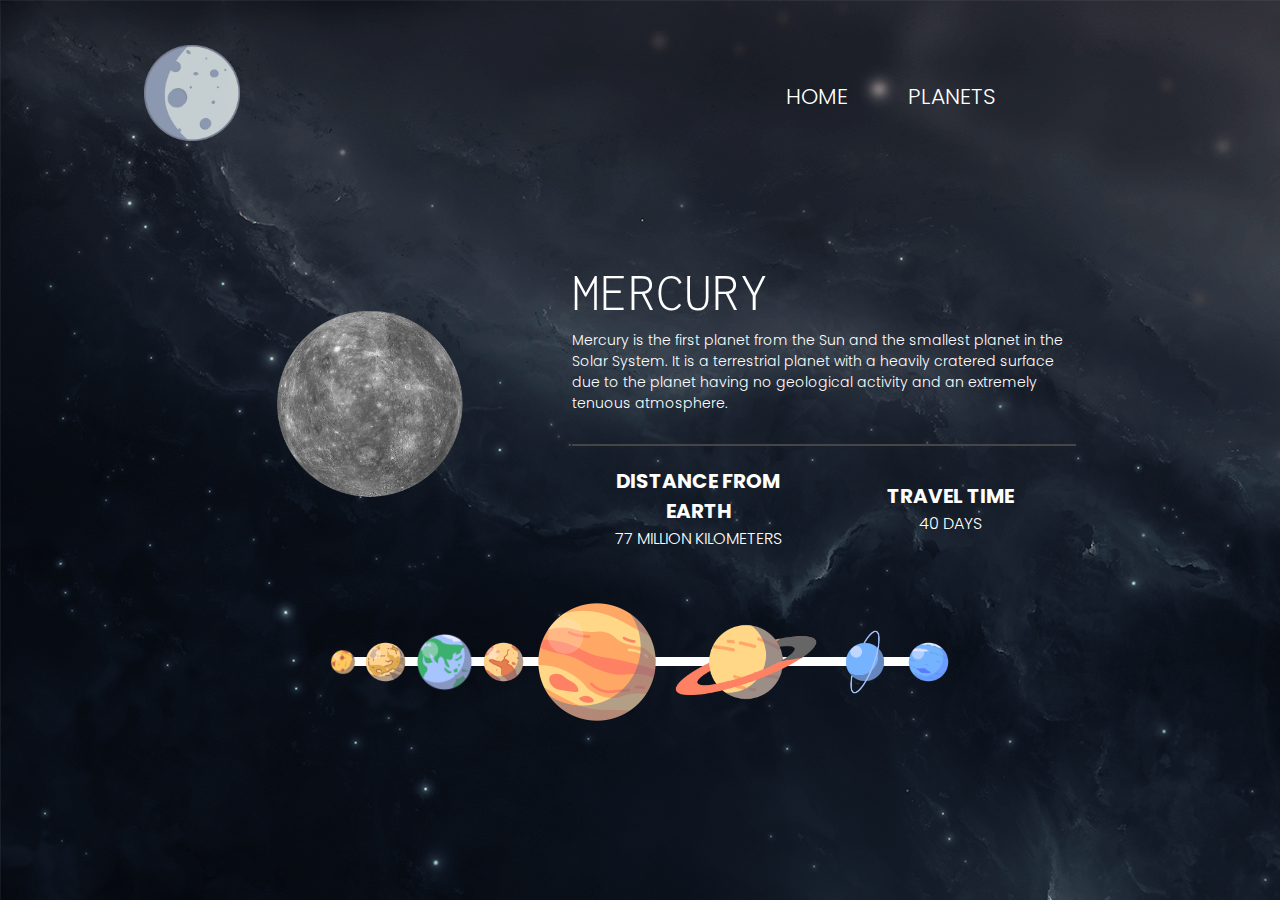
==== planets.html @ 01647e0b "commit" ====
<!DOCTYPE html>
<html lang="en">
<head>
    <meta charset="UTF-8">
    <meta name="viewport" content="width=device-width, initial-scale=1.0">
    <link rel="stylesheet" href="planets.css">
    <title>Planets</title>
</head>
<body>
    <nav class="nav-bar">
        <div class="left">
            <a href="index.html">
                <img src="imgs/logo/logo.png" alt="logo_moon">
            </a>
            
        </div>  
        <div class="right">
            <a href="index.html" class="link">Home</a>
            <a href="planets.html" class="link">Planets</a>
        </div>
    </nav>

    
    <div class="info-container">

        <div class="leftBox">
            <img src="imgs/planets/mercury.png" alt="planet-img"></img>
        </div>

        <div class="rightBox">
            <div class="textContainer">
                <div class="planet-title">Mercury</div>
                <p>Mercury is the first planet from the Sun and the smallest planet in the Solar System. It is a terrestrial planet with a heavily cratered surface due to the planet having no geological activity and an extremely tenuous atmosphere.</p>
                
                <div class="divider"></div>

                <div class="stats-container">
                    <div class="leftBox">
                        <p class="title">Distance from earth</p>
                        <p class="text">77 million kilometers</p>
                    </div>
                    <div class="rightBox">
                        <p class="title">Travel Time</p>
                        <p class="text">40 days</p>
                    </div>
                    
                </div>
            </div>
        </div>
    </div>


    <div class="balls-container">
        <div class="balls">
            <div class="ball-btn-mercury"><img src="imgs/planetsIcons/mercury.png" alt="mercury"></div>
            <div class="ball-btn-venus"><img src="imgs/planetsIcons/venus.png" alt="venus"></div>
            <div class="ball-btn-earth"><img src="imgs/planetsIcons/earth.png" alt="earth"></div>
            <div class="ball-btn-mars"><img src="imgs/planetsIcons/mars.png" alt="mars"></div>
            <div class="ball-btn-jupiter"><img src="imgs/planetsIcons/jupiter.png" alt="jupiter"></div>
            <div class="ball-btn-saturn"><img src="imgs/planetsIcons/saturn.png" alt="saturn"></div>
            <div class="ball-btn-uranus"><img src="imgs/planetsIcons/uranus.png" alt="uranus"></div>
            <div class="ball-btn-neptune"><img src="imgs/planetsIcons/neptune.png" alt="neptune"></div>
            <div class="line"></div>
        </div>
    </div>     

    <script src="planets.js"></script>
</body>
</html>
---- planets.css ----
@import url("https://fonts.googleapis.com/css2?family=Inconsolata:wght@300;400&family=Poppins:wght@100;200;300;400&family=REM:wght@300&display=swap");
@import url("https://fonts.googleapis.com/css2?family=Inconsolata:wght@300;400&display=swap");

* {
  margin: 0;
  padding: 0;
  box-sizing: border-box;
  scroll-behavior: smooth;
  font-family: "Poppins", sans-serif;
}

body {
  background-image: url(imgs/bg/bg_space-min.png);
  transition: 0.6s ease;
}

/*-----------nav-----------*/
.nav-bar {
  display: flex;
  justify-content: space-between;
  align-items: center;
}

nav img {
  width: 100%;
}

.left {
  display: flex;
  align-items: center;
  justify-content: center;
  width: 30%;
}

nav .left a {
  width: 18%;
  margin: 20px;
  transition: 0.4s ease;
}

.right {
  display: flex;
  align-items: center;
  justify-content: center;
  margin: 70px;
  width: 50%;
}

nav .right .link {
  color: white;
  text-decoration: none;
  font-weight: 300;
  text-transform: uppercase;
  padding: 10px;
  margin: 0 20px 0 20px;
  font-size: 24px;
  transition: 0.4s ease;
}

nav .right .link:hover {
  color: rgb(155, 155, 155);
}

@media (max-width: 1280px) {
  nav .left a {
    width: 25%;
  }

  nav .right .link {
    font-size: 18px;
  }
  nav .right .link:hover {
    color: rgb(155, 155, 155);
  }
}

/*------------------info-------------------------*/

.planet-title {
  color: #d6d5d5;
  font-size: 32px;
  text-align: center;
  margin-top: 30px;
  transition: 0.4s ease;
  text-transform: uppercase;
  font-family: "Nasa", Helvetica, Arial, sans-serif;
  animation: beginAnimationImg 1s ease forwards;
}

.info-container {
  display: flex;
  justify-content: center;
  align-items: center;
  margin: 30px 20px 0 0;
  animation: beginAnimationImg 1s ease forwards;
}

.info-container .leftBox {
  display: flex;
  align-items: center;
  justify-content: center;
  width: 30%;
  margin: 5px;
}

.info-container .leftBox img {
  width: 100%;
  transition: 0.6s ease;
  margin: 5px;
}

.info-container .rightBox {
  display: flex;
  align-items: center;
  justify-content: center;
  width: 40%;
  margin: 10px;
}

.textContainer {
  display: flex;
  align-items: self-start;
  justify-content: center;
  flex-direction: column;
}

.textContainer .planet-title {
  color: white;
  font-size: 65px;
  font-weight: 300;
  text-align: left;
  text-transform: uppercase;
  animation: beginAnimationImg 1s ease forwards;
  margin-bottom: 10px;
  font-family: "Inconsolata", monospace;
}

.rightBox .textContainer p {
  color: white;
  font-size: 18px;
  font-weight: 300;
  text-align: left;
  animation: beginAnimationImg 1s ease forwards;
}

.divider {
  margin-top: 30px;
  background: #464646;
  height: 1%;
  width: 100%;
  border: 1px solid #464646;
}
.stats-container {
  display: flex;
  align-items: center;
  justify-content: center;
  width: 100%;
}

.stats-container .leftBox,
.stats-container .rightBox {
  display: flex;
  align-items: center;
  justify-content: center;
  flex-direction: column;
  width: 50%;
  margin: 20px;
}

.stats-container .leftBox .title,
.stats-container .rightBox .title {
  color: white;
  text-transform: uppercase;
  font-size: 20px;
  text-align: center;
  font-weight: bold;
}

.stats-container .leftBox .text,
.stats-container .rightBox .text {
  color: white;
  text-transform: uppercase;
  font-size: 16px;
  text-align: center;
}

@keyframes beginAnimation {
  0% {
    opacity: 0;
    transform: translateY(100px);
  }

  100% {
    opacity: 1;
    transform: translateY(0px);
  }
}

@keyframes beginAnimationImg {
  0% {
    opacity: 0;
    transform: translateX(-100px);
  }

  100% {
    opacity: 1;
    transform: translateX(0px);
  }
}

/*---------------------------------planets--------------------*/

.balls-container {
  display: flex;
  justify-content: center;
  align-items: center;
  flex-direction: column;
  margin: 30px;
  margin-top: 60px;
  animation: beginAnimation 1s ease forwards;
}

.balls {
  display: flex;
  position: relative;
  flex-direction: row;
  justify-content: center;
  align-items: center;
  width: 65%;
}

.ball-btn-mercury {
  display: flex;
  justify-content: center;
  align-items: center;
  margin: 4px;
  border-radius: 22px;
  cursor: pointer;
  transition: 0.4s ease;
  width: 3%;
}

.ball-btn-mercury:hover {
  width: 4%;
}

.ball-btn-mercury img {
  width: 100%;
}

.ball-btn-venus {
  display: flex;
  justify-content: center;
  align-items: center;
  margin: 4px;
  border-radius: 22px;
  cursor: pointer;
  transition: 0.4s ease;
  width: 5%;
}

.ball-btn-venus:hover {
  width: 6%;
}

.ball-btn-venus img {
  width: 100%;
}

.ball-btn-earth {
  display: flex;
  justify-content: center;
  align-items: center;
  margin: 4px;
  border-radius: 22px;
  cursor: pointer;
  transition: 0.4s ease;
  width: 7%;
}

.ball-btn-earth:hover {
  width: 8%;
}

.ball-btn-earth img {
  width: 100%;
}

.ball-btn-mars {
  display: flex;
  justify-content: center;
  align-items: center;
  margin: 4px;
  border-radius: 22px;
  cursor: pointer;
  transition: 0.4s ease;
  width: 5%;
}

.ball-btn-mars:hover {
  width: 6%;
}

.ball-btn-mars img {
  width: 100%;
}

.ball-btn-jupiter {
  display: flex;
  justify-content: center;
  align-items: center;
  margin: 4px;
  border-radius: 28px;
  cursor: pointer;
  transition: 0.4s ease;
  width: 15%;
}

.ball-btn-jupiter:hover {
  width: 16%;
}

.ball-btn-jupiter img {
  width: 100%;
}

.ball-btn-saturn {
  display: flex;
  justify-content: center;
  align-items: center;
  margin: 4px;
  border-radius: 42px;
  cursor: pointer;
  transition: 0.4s ease;
  width: 18%;
}

.ball-btn-saturn:hover {
  width: 20%;
}

.ball-btn-saturn img {
  width: 100%;
}

.ball-btn-saturn:hover {
  width: 20%;
}

.ball-btn-uranus {
  display: flex;
  justify-content: center;
  align-items: center;
  margin: 4px;
  border-radius: 22px;
  cursor: pointer;
  transition: 0.4s ease;
  width: 8%;
}

.ball-btn-uranus:hover {
  width: 9%;
}

.ball-btn-uranus img {
  width: 100%;
}

.ball-btn-neptune {
  display: flex;
  justify-content: center;
  align-items: center;
  margin: 4px;
  border-radius: 22px;
  cursor: pointer;
  transition: 0.4s ease;
  width: 5%;
}

.ball-btn-neptune:hover {
  width: 6%;
}

.ball-btn-neptune img {
  width: 100%;
}

.line {
  position: absolute;
  height: 9px;
  width: 70%;
  background: white;
  z-index: -1;
}

@media (max-width: 1480px) {
  nav .left a {
    width: 25%;
  }

  nav .right .link {
    font-size: 22px;
  }
  nav .right .link:hover {
    color: rgb(155, 155, 155);
  }

  .textContainer .planet-title {
    font-size: 55px;
  }
  
  .rightBox .textContainer p {
    font-size: 14px;
  }

  .balls {
    width: 70%;
  }

  .balls-container {
    margin-top: 0px;
  }

}

@media (max-width: 1080px) {
  .info-container {
    flex-direction: column;
  }
  
  .info-container .leftBox{
    margin: 30px 0 40px 0;
    width: 40%;
  }

  .info-container .rightBox {
    width: 100%;
  }
  
  .info-container .rightBox .textContainer{
    margin: 50px;
  }

  .stats-container .leftBox{
    width: 50%;
  }

  .stats-container .rightBox{
    width: 50%;
  }

  .balls {
    width: 75%;
  }
}

@media (max-width: 910px) {
  .line{
    width:72%;
  }
}

@media (max-width: 762px) {
  .line{
    width:75%;
  }
}

@media (max-width: 506px) {
  .line{
    width:78%;
  }
}

@media (max-width: 622px) {
  .stats-container .leftBox .title, .stats-container .rightBox .title{
    font-size: 14px;
  }

  .stats-container .leftBox .text, .stats-container .rightBox .text{
    font-size: 12px;
  }

  .balls {
    width: 85%;
  }

}

@media (max-width: 591px) {
  .nav-bar .left a{
    width: 50%;
  }
  .balls {
    width: 100%;
  }
}
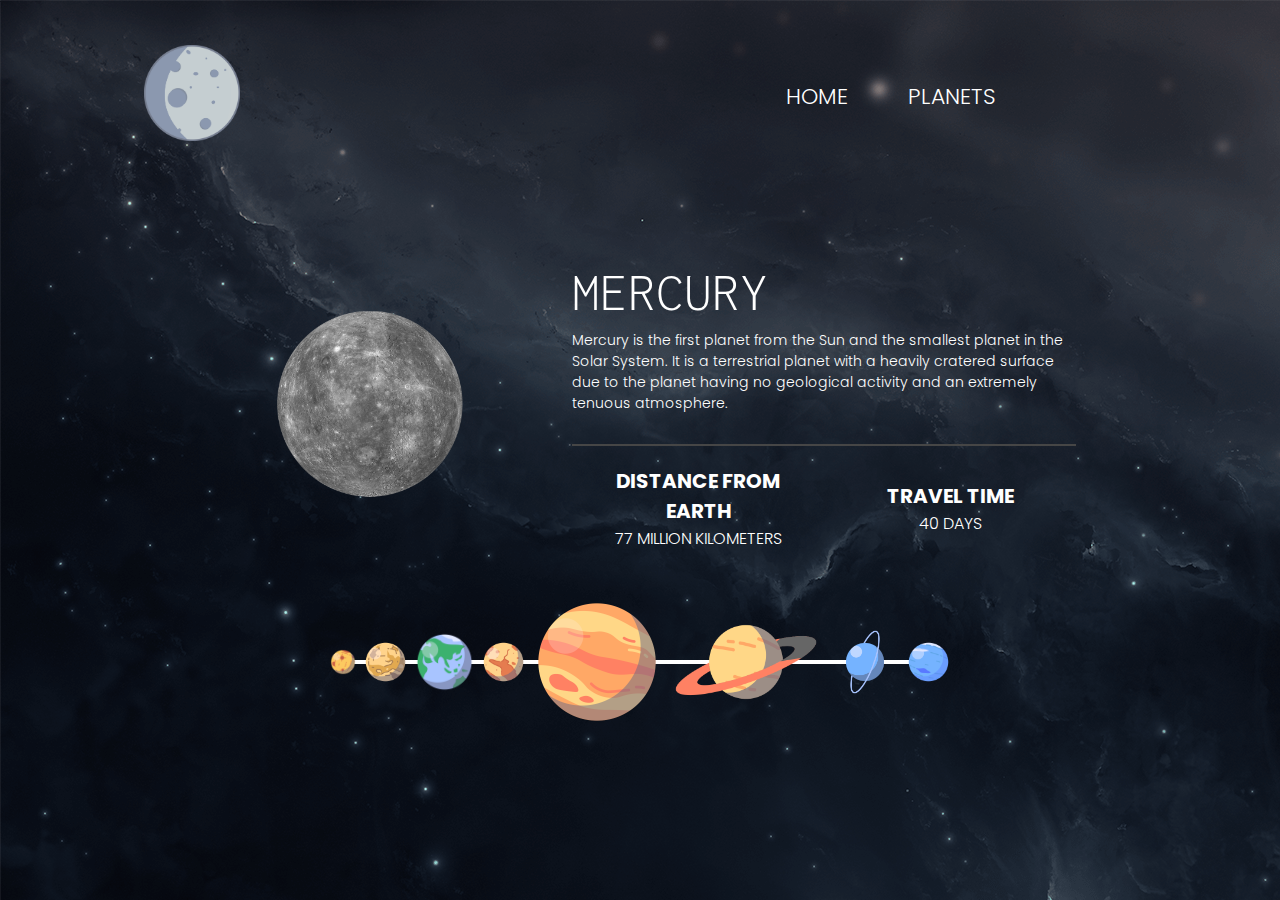
==== commit ac1a9072: "commit 29/01 - mobile adjust" ====
--- a/planets.html
+++ b/planets.html
@@ -4,6 +4,11 @@
     <meta charset="UTF-8">
     <meta name="viewport" content="width=device-width, initial-scale=1.0">
     <link rel="stylesheet" href="planets.css">
+    <link
+            rel="shortcut icon"
+            href="imgs/logo/logo.ico"
+            type="image/x-icon"
+        />
     <title>Planets</title>
 </head>
 <body>
--- a/planets.css
+++ b/planets.css
@@ -1,497 +1,523 @@
-@import url("https://fonts.googleapis.com/css2?family=Inconsolata:wght@300;400&family=Poppins:wght@100;200;300;400&family=REM:wght@300&display=swap");
-@import url("https://fonts.googleapis.com/css2?family=Inconsolata:wght@300;400&display=swap");
+@import url('https://fonts.googleapis.com/css2?family=Inconsolata:wght@300;400&family=Poppins:wght@100;200;300;400&family=REM:wght@300&display=swap');
+@import url('https://fonts.googleapis.com/css2?family=Inconsolata:wght@300;400&display=swap');
 
 * {
-  margin: 0;
-  padding: 0;
-  box-sizing: border-box;
-  scroll-behavior: smooth;
-  font-family: "Poppins", sans-serif;
+    margin: 0;
+    padding: 0;
+    box-sizing: border-box;
+    scroll-behavior: smooth;
+    font-family: 'Poppins', sans-serif;
 }
 
 body {
-  background-image: url(imgs/bg/bg_space-min.png);
-  transition: 0.6s ease;
+    background-image: url(imgs/bg/bg_space-min.png);
+    transition: 0.6s ease;
 }
 
 /*-----------nav-----------*/
 .nav-bar {
-  display: flex;
-  justify-content: space-between;
-  align-items: center;
+    display: flex;
+    justify-content: space-between;
+    align-items: center;
 }
 
 nav img {
-  width: 100%;
+    width: 100%;
 }
 
 .left {
-  display: flex;
-  align-items: center;
-  justify-content: center;
-  width: 30%;
+    display: flex;
+    align-items: center;
+    justify-content: center;
+    width: 30%;
 }
 
 nav .left a {
-  width: 18%;
-  margin: 20px;
-  transition: 0.4s ease;
+    width: 18%;
+    margin: 20px;
+    transition: 0.4s ease;
 }
 
 .right {
-  display: flex;
-  align-items: center;
-  justify-content: center;
-  margin: 70px;
-  width: 50%;
+    display: flex;
+    align-items: center;
+    justify-content: center;
+    margin: 70px;
+    width: 50%;
 }
 
 nav .right .link {
-  color: white;
-  text-decoration: none;
-  font-weight: 300;
-  text-transform: uppercase;
-  padding: 10px;
-  margin: 0 20px 0 20px;
-  font-size: 24px;
-  transition: 0.4s ease;
+    color: white;
+    text-decoration: none;
+    font-weight: 300;
+    text-transform: uppercase;
+    padding: 10px;
+    margin: 0 20px 0 20px;
+    font-size: 24px;
+    transition: 0.4s ease;
 }
 
 nav .right .link:hover {
-  color: rgb(155, 155, 155);
+    color: rgb(155, 155, 155);
 }
 
 @media (max-width: 1280px) {
-  nav .left a {
-    width: 25%;
-  }
-
-  nav .right .link {
+    nav .left a {
+        width: 25%;
+    }
+
+    nav .right .link {
+        font-size: 18px;
+    }
+    nav .right .link:hover {
+        color: rgb(155, 155, 155);
+    }
+}
+
+/*------------------info-------------------------*/
+
+.planet-title {
+    color: #d6d5d5;
+    font-size: 32px;
+    text-align: center;
+    margin-top: 30px;
+    transition: 0.4s ease;
+    text-transform: uppercase;
+    font-family: 'Nasa', Helvetica, Arial, sans-serif;
+    animation: beginAnimationImg 1s ease forwards;
+}
+
+.info-container {
+    display: flex;
+    justify-content: center;
+    align-items: center;
+    margin: 30px 20px 0 0;
+    animation: beginAnimationImg 1s ease forwards;
+}
+
+.info-container .leftBox {
+    display: flex;
+    align-items: center;
+    justify-content: center;
+    width: 30%;
+    margin: 5px;
+}
+
+.info-container .leftBox img {
+    width: 100%;
+    transition: 0.6s ease;
+    margin: 5px;
+}
+
+.info-container .rightBox {
+    display: flex;
+    align-items: center;
+    justify-content: center;
+    width: 40%;
+    margin: 10px;
+}
+
+.textContainer {
+    display: flex;
+    align-items: self-start;
+    justify-content: center;
+    flex-direction: column;
+}
+
+.textContainer .planet-title {
+    color: white;
+    font-size: 65px;
+    font-weight: 300;
+    text-align: left;
+    text-transform: uppercase;
+    animation: beginAnimationImg 1s ease forwards;
+    margin-bottom: 10px;
+    font-family: 'Inconsolata', monospace;
+}
+
+.rightBox .textContainer p {
+    color: white;
     font-size: 18px;
-  }
-  nav .right .link:hover {
-    color: rgb(155, 155, 155);
-  }
-}
-
-/*------------------info-------------------------*/
-
-.planet-title {
-  color: #d6d5d5;
-  font-size: 32px;
-  text-align: center;
-  margin-top: 30px;
-  transition: 0.4s ease;
-  text-transform: uppercase;
-  font-family: "Nasa", Helvetica, Arial, sans-serif;
-  animation: beginAnimationImg 1s ease forwards;
-}
-
-.info-container {
-  display: flex;
-  justify-content: center;
-  align-items: center;
-  margin: 30px 20px 0 0;
-  animation: beginAnimationImg 1s ease forwards;
-}
-
-.info-container .leftBox {
-  display: flex;
-  align-items: center;
-  justify-content: center;
-  width: 30%;
-  margin: 5px;
-}
-
-.info-container .leftBox img {
-  width: 100%;
-  transition: 0.6s ease;
-  margin: 5px;
-}
-
-.info-container .rightBox {
-  display: flex;
-  align-items: center;
-  justify-content: center;
-  width: 40%;
-  margin: 10px;
-}
-
-.textContainer {
-  display: flex;
-  align-items: self-start;
-  justify-content: center;
-  flex-direction: column;
-}
-
-.textContainer .planet-title {
-  color: white;
-  font-size: 65px;
-  font-weight: 300;
-  text-align: left;
-  text-transform: uppercase;
-  animation: beginAnimationImg 1s ease forwards;
-  margin-bottom: 10px;
-  font-family: "Inconsolata", monospace;
-}
-
-.rightBox .textContainer p {
-  color: white;
-  font-size: 18px;
-  font-weight: 300;
-  text-align: left;
-  animation: beginAnimationImg 1s ease forwards;
+    font-weight: 300;
+    text-align: left;
+    animation: beginAnimationImg 1s ease forwards;
 }
 
 .divider {
-  margin-top: 30px;
-  background: #464646;
-  height: 1%;
-  width: 100%;
-  border: 1px solid #464646;
+    margin-top: 30px;
+    background: #464646;
+    height: 1%;
+    width: 100%;
+    border: 1px solid #464646;
 }
 .stats-container {
-  display: flex;
-  align-items: center;
-  justify-content: center;
-  width: 100%;
+    display: flex;
+    align-items: center;
+    justify-content: center;
+    width: 100%;
 }
 
 .stats-container .leftBox,
 .stats-container .rightBox {
-  display: flex;
-  align-items: center;
-  justify-content: center;
-  flex-direction: column;
-  width: 50%;
-  margin: 20px;
+    display: flex;
+    align-items: center;
+    justify-content: center;
+    flex-direction: column;
+    width: 50%;
+    margin: 20px;
 }
 
 .stats-container .leftBox .title,
 .stats-container .rightBox .title {
-  color: white;
-  text-transform: uppercase;
-  font-size: 20px;
-  text-align: center;
-  font-weight: bold;
+    color: white;
+    text-transform: uppercase;
+    font-size: 20px;
+    text-align: center;
+    font-weight: bold;
 }
 
 .stats-container .leftBox .text,
 .stats-container .rightBox .text {
-  color: white;
-  text-transform: uppercase;
-  font-size: 16px;
-  text-align: center;
+    color: white;
+    text-transform: uppercase;
+    font-size: 16px;
+    text-align: center;
 }
 
 @keyframes beginAnimation {
-  0% {
-    opacity: 0;
-    transform: translateY(100px);
-  }
-
-  100% {
-    opacity: 1;
-    transform: translateY(0px);
-  }
+    0% {
+        opacity: 0;
+        transform: translateY(100px);
+    }
+
+    100% {
+        opacity: 1;
+        transform: translateY(0px);
+    }
 }
 
 @keyframes beginAnimationImg {
-  0% {
-    opacity: 0;
-    transform: translateX(-100px);
-  }
-
-  100% {
-    opacity: 1;
-    transform: translateX(0px);
-  }
+    0% {
+        opacity: 0;
+        transform: translateX(-100px);
+    }
+
+    100% {
+        opacity: 1;
+        transform: translateX(0px);
+    }
 }
 
 /*---------------------------------planets--------------------*/
 
 .balls-container {
-  display: flex;
-  justify-content: center;
-  align-items: center;
-  flex-direction: column;
-  margin: 30px;
-  margin-top: 60px;
-  animation: beginAnimation 1s ease forwards;
+    display: flex;
+    justify-content: center;
+    align-items: center;
+    flex-direction: column;
+    margin: 30px;
+    margin-top: 60px;
+    animation: beginAnimation 1s ease forwards;
 }
 
 .balls {
-  display: flex;
-  position: relative;
-  flex-direction: row;
-  justify-content: center;
-  align-items: center;
-  width: 65%;
+    display: flex;
+    position: relative;
+    flex-direction: row;
+    justify-content: center;
+    align-items: center;
+    width: 65%;
 }
 
 .ball-btn-mercury {
-  display: flex;
-  justify-content: center;
-  align-items: center;
-  margin: 4px;
-  border-radius: 22px;
-  cursor: pointer;
-  transition: 0.4s ease;
-  width: 3%;
+    display: flex;
+    justify-content: center;
+    align-items: center;
+    margin: 4px;
+    border-radius: 22px;
+    cursor: pointer;
+    transition: 0.4s ease;
+    width: 3%;
 }
 
 .ball-btn-mercury:hover {
-  width: 4%;
+    width: 4%;
 }
 
 .ball-btn-mercury img {
-  width: 100%;
+    width: 100%;
 }
 
 .ball-btn-venus {
-  display: flex;
-  justify-content: center;
-  align-items: center;
-  margin: 4px;
-  border-radius: 22px;
-  cursor: pointer;
-  transition: 0.4s ease;
-  width: 5%;
+    display: flex;
+    justify-content: center;
+    align-items: center;
+    margin: 4px;
+    border-radius: 22px;
+    cursor: pointer;
+    transition: 0.4s ease;
+    width: 5%;
 }
 
 .ball-btn-venus:hover {
-  width: 6%;
+    width: 6%;
 }
 
 .ball-btn-venus img {
-  width: 100%;
+    width: 100%;
 }
 
 .ball-btn-earth {
-  display: flex;
-  justify-content: center;
-  align-items: center;
-  margin: 4px;
-  border-radius: 22px;
-  cursor: pointer;
-  transition: 0.4s ease;
-  width: 7%;
+    display: flex;
+    justify-content: center;
+    align-items: center;
+    margin: 4px;
+    border-radius: 22px;
+    cursor: pointer;
+    transition: 0.4s ease;
+    width: 7%;
 }
 
 .ball-btn-earth:hover {
-  width: 8%;
+    width: 8%;
 }
 
 .ball-btn-earth img {
-  width: 100%;
+    width: 100%;
 }
 
 .ball-btn-mars {
-  display: flex;
-  justify-content: center;
-  align-items: center;
-  margin: 4px;
-  border-radius: 22px;
-  cursor: pointer;
-  transition: 0.4s ease;
-  width: 5%;
+    display: flex;
+    justify-content: center;
+    align-items: center;
+    margin: 4px;
+    border-radius: 22px;
+    cursor: pointer;
+    transition: 0.4s ease;
+    width: 5%;
 }
 
 .ball-btn-mars:hover {
-  width: 6%;
+    width: 6%;
 }
 
 .ball-btn-mars img {
-  width: 100%;
+    width: 100%;
 }
 
 .ball-btn-jupiter {
-  display: flex;
-  justify-content: center;
-  align-items: center;
-  margin: 4px;
-  border-radius: 28px;
-  cursor: pointer;
-  transition: 0.4s ease;
-  width: 15%;
+    display: flex;
+    justify-content: center;
+    align-items: center;
+    margin: 4px;
+    border-radius: 28px;
+    cursor: pointer;
+    transition: 0.4s ease;
+    width: 15%;
 }
 
 .ball-btn-jupiter:hover {
-  width: 16%;
+    width: 16%;
 }
 
 .ball-btn-jupiter img {
-  width: 100%;
+    width: 100%;
 }
 
 .ball-btn-saturn {
-  display: flex;
-  justify-content: center;
-  align-items: center;
-  margin: 4px;
-  border-radius: 42px;
-  cursor: pointer;
-  transition: 0.4s ease;
-  width: 18%;
+    display: flex;
+    justify-content: center;
+    align-items: center;
+    margin: 4px;
+    border-radius: 42px;
+    cursor: pointer;
+    transition: 0.4s ease;
+    width: 18%;
 }
 
 .ball-btn-saturn:hover {
-  width: 20%;
+    width: 20%;
 }
 
 .ball-btn-saturn img {
-  width: 100%;
+    width: 100%;
 }
 
 .ball-btn-saturn:hover {
-  width: 20%;
+    width: 20%;
 }
 
 .ball-btn-uranus {
-  display: flex;
-  justify-content: center;
-  align-items: center;
-  margin: 4px;
-  border-radius: 22px;
-  cursor: pointer;
-  transition: 0.4s ease;
-  width: 8%;
+    display: flex;
+    justify-content: center;
+    align-items: center;
+    margin: 4px;
+    border-radius: 22px;
+    cursor: pointer;
+    transition: 0.4s ease;
+    width: 8%;
 }
 
 .ball-btn-uranus:hover {
-  width: 9%;
+    width: 9%;
 }
 
 .ball-btn-uranus img {
-  width: 100%;
+    width: 100%;
 }
 
 .ball-btn-neptune {
-  display: flex;
-  justify-content: center;
-  align-items: center;
-  margin: 4px;
-  border-radius: 22px;
-  cursor: pointer;
-  transition: 0.4s ease;
-  width: 5%;
+    display: flex;
+    justify-content: center;
+    align-items: center;
+    margin: 4px;
+    border-radius: 22px;
+    cursor: pointer;
+    transition: 0.4s ease;
+    width: 5%;
 }
 
 .ball-btn-neptune:hover {
-  width: 6%;
+    width: 6%;
 }
 
 .ball-btn-neptune img {
-  width: 100%;
+    width: 100%;
 }
 
 .line {
-  position: absolute;
-  height: 9px;
-  width: 70%;
-  background: white;
-  z-index: -1;
+    position: absolute;
+    height: 4px;
+    width: 70%;
+    background: white;
+    z-index: -1;
 }
 
 @media (max-width: 1480px) {
-  nav .left a {
-    width: 25%;
-  }
-
-  nav .right .link {
-    font-size: 22px;
-  }
-  nav .right .link:hover {
-    color: rgb(155, 155, 155);
-  }
-
-  .textContainer .planet-title {
-    font-size: 55px;
-  }
-  
-  .rightBox .textContainer p {
-    font-size: 14px;
-  }
-
-  .balls {
-    width: 70%;
-  }
-
-  .balls-container {
-    margin-top: 0px;
-  }
-
+    nav .left a {
+        width: 25%;
+    }
+
+    nav .right .link {
+        font-size: 22px;
+    }
+    nav .right .link:hover {
+        color: rgb(155, 155, 155);
+    }
+
+    .textContainer .planet-title {
+        font-size: 55px;
+    }
+
+    .rightBox .textContainer p {
+        font-size: 14px;
+    }
+
+    .balls {
+        width: 70%;
+    }
+
+    .balls-container {
+        margin-top: 0px;
+    }
 }
 
 @media (max-width: 1080px) {
-  .info-container {
-    flex-direction: column;
-  }
-  
-  .info-container .leftBox{
-    margin: 30px 0 40px 0;
-    width: 40%;
-  }
-
-  .info-container .rightBox {
-    width: 100%;
-  }
-  
-  .info-container .rightBox .textContainer{
-    margin: 50px;
-  }
-
-  .stats-container .leftBox{
-    width: 50%;
-  }
-
-  .stats-container .rightBox{
-    width: 50%;
-  }
-
-  .balls {
-    width: 75%;
-  }
+    .info-container {
+        flex-direction: column;
+    }
+
+    .info-container .leftBox {
+        margin: 30px 0 40px 0;
+        width: 40%;
+    }
+
+    .info-container .rightBox {
+        width: 100%;
+    }
+
+    .info-container .rightBox .textContainer {
+        margin: 50px;
+    }
+
+    .stats-container .leftBox {
+        width: 50%;
+    }
+
+    .stats-container .rightBox {
+        width: 50%;
+    }
+
+    .balls {
+        width: 75%;
+    }
 }
 
 @media (max-width: 910px) {
-  .line{
-    width:72%;
-  }
+    .line {
+        width: 72%;
+    }
 }
 
 @media (max-width: 762px) {
-  .line{
-    width:75%;
-  }
-}
-
-@media (max-width: 506px) {
-  .line{
-    width:78%;
-  }
+    .line {
+        height: 3px;
+    }
 }
 
 @media (max-width: 622px) {
-  .stats-container .leftBox .title, .stats-container .rightBox .title{
-    font-size: 14px;
-  }
-
-  .stats-container .leftBox .text, .stats-container .rightBox .text{
-    font-size: 12px;
-  }
-
-  .balls {
-    width: 85%;
-  }
-
+    .stats-container .leftBox .title,
+    .stats-container .rightBox .title {
+        font-size: 14px;
+    }
+
+    .stats-container .leftBox .text,
+    .stats-container .rightBox .text {
+        font-size: 12px;
+    }
+
+    .balls {
+        width: 85%;
+    }
 }
 
 @media (max-width: 591px) {
-  .nav-bar .left a{
-    width: 50%;
-  }
-  .balls {
-    width: 100%;
-  }
-}
+    .nav-bar .left a {
+        width: 50%;
+    }
+    .balls {
+        width: 100%;
+    }
+    .info-container .leftBox {
+        width: 50%;
+        margin: 0px;
+    }
+    .info-container .leftBox img {
+        width: 500px;
+    }
+}
+
+@media (max-width: 430px) {
+    .nav-bar .left a {
+        width: 60px;
+    }
+    .right {
+        margin-left: 30px;
+    }
+    nav .right .link {
+        margin: 0 5px;
+    }
+    .line {
+        height: 3px;
+    }
+    .info-container .leftBox {
+        width: 50%;
+        margin: 0px;
+    }
+    .info-container .leftBox img {
+        width: 500px;
+    }
+    .info-container .rightBox .textContainer {
+        margin: 35px 20px;
+    }
+}
